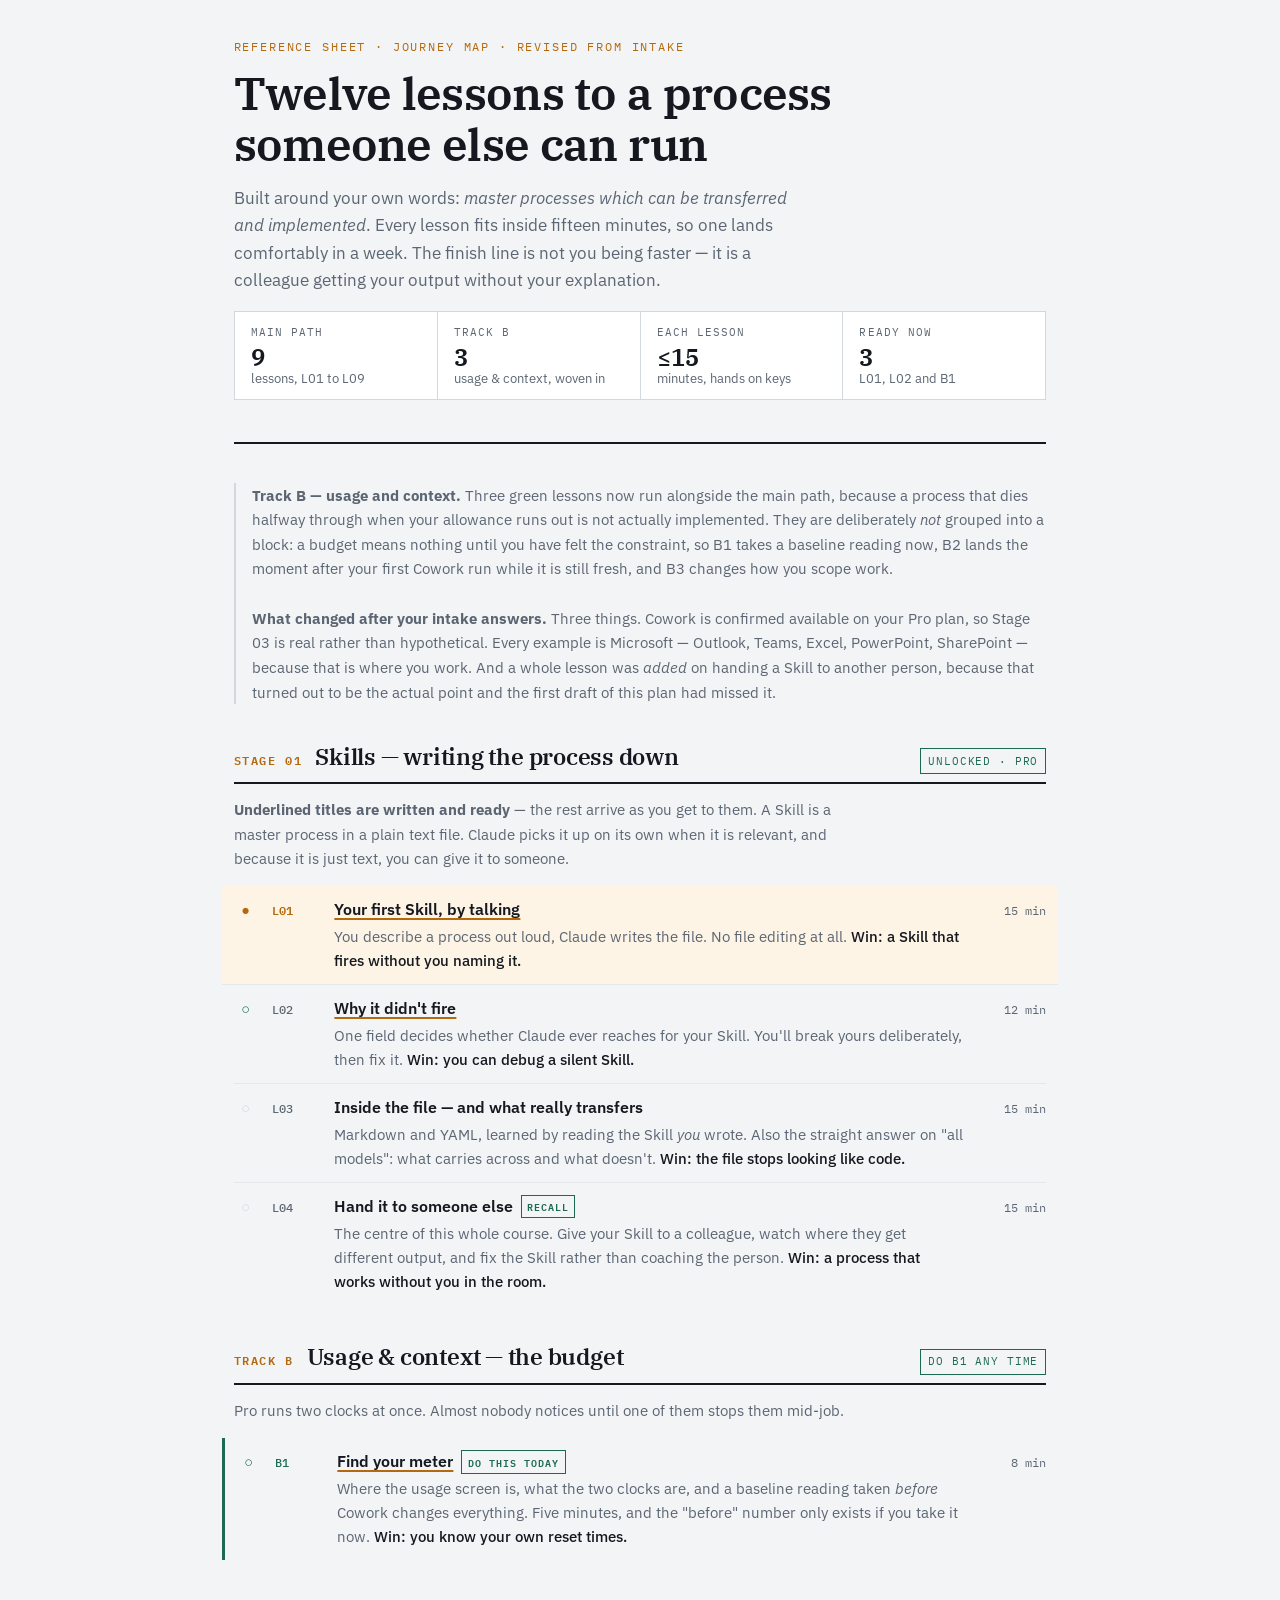
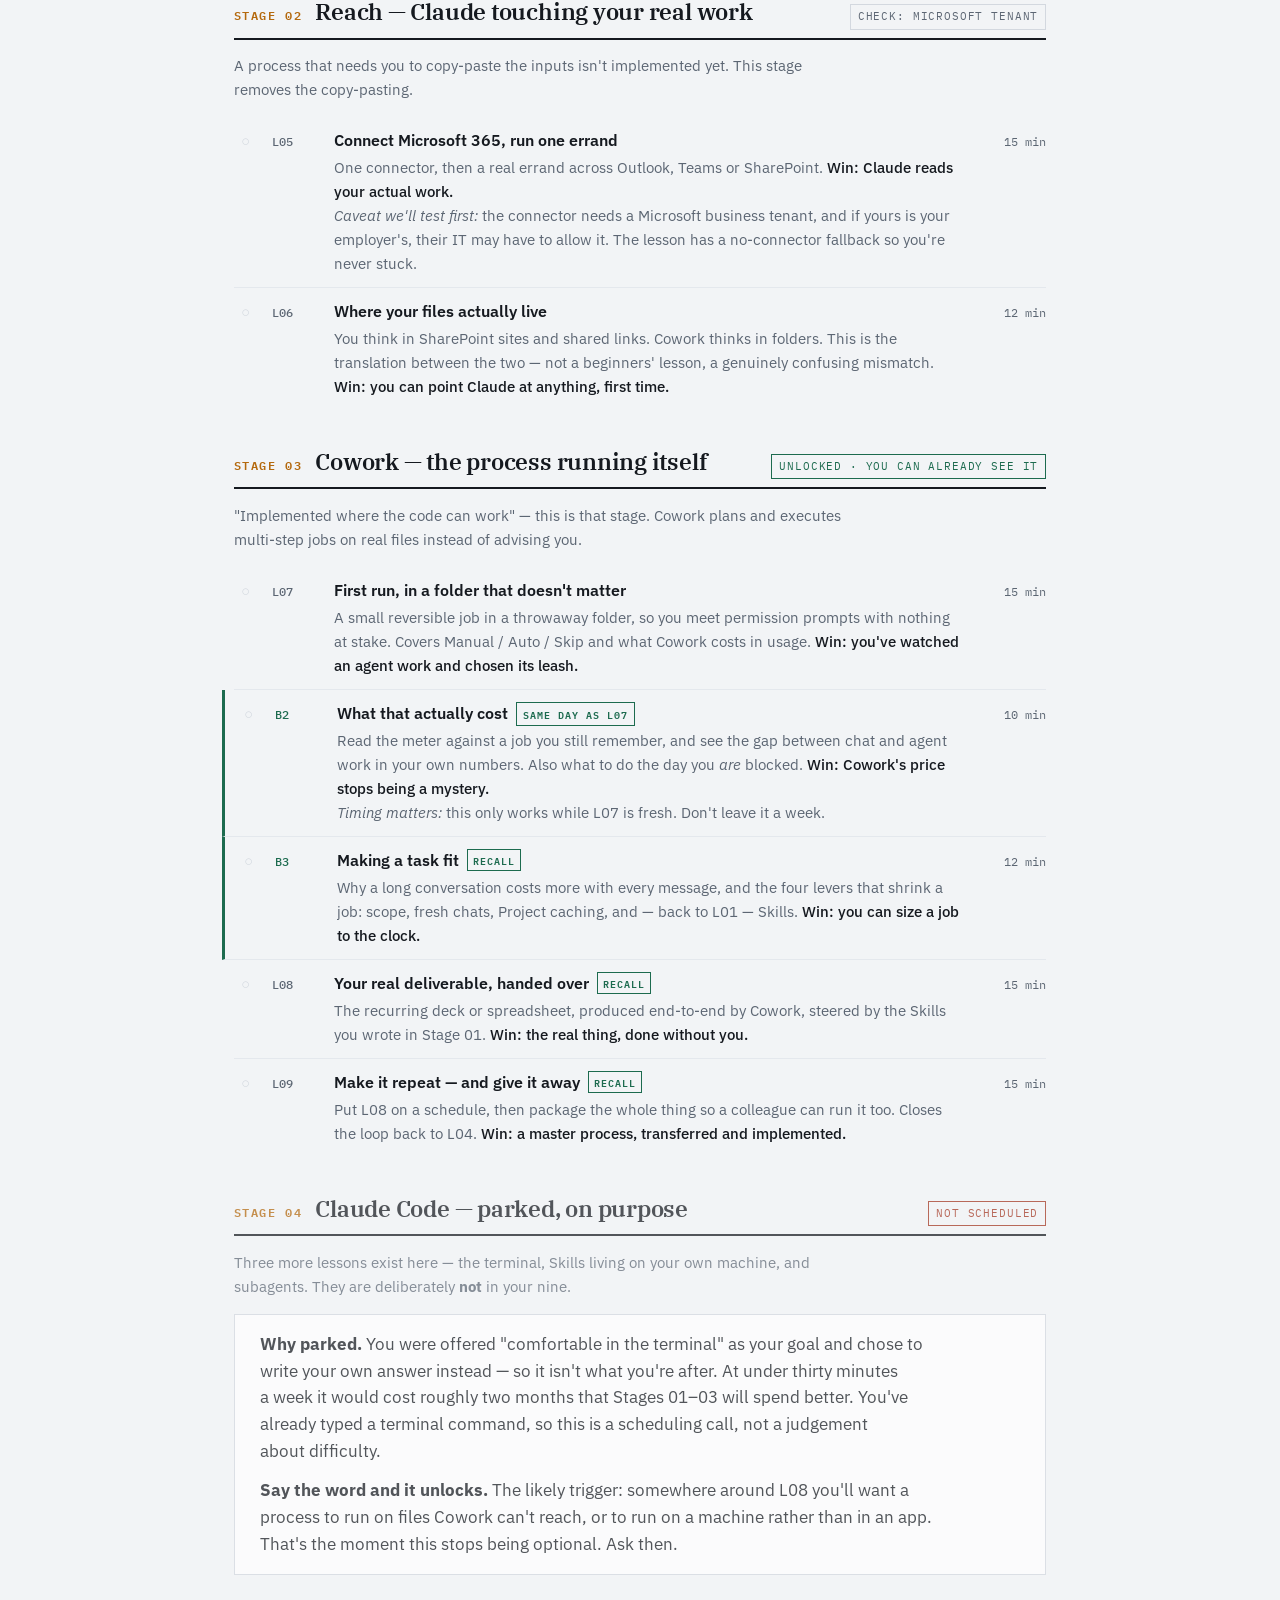
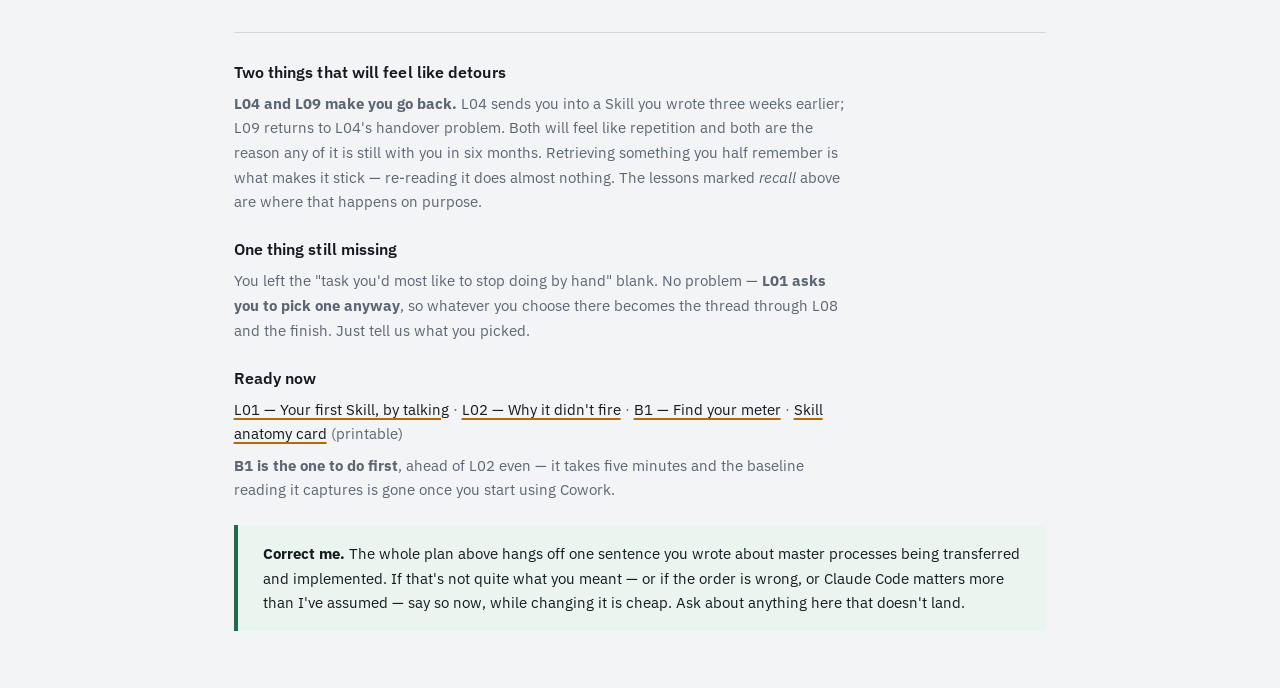
==== reference/journey-map.html @ d5846413 "Add course scaffolding: mission, lessons L01-L03, and learning records Sets up the "Master processes" ====
<!doctype html>
<html lang="en">
<head>
<meta charset="utf-8">
<meta name="viewport" content="width=device-width, initial-scale=1">
<title>Journey Map — Master Processes with Claude</title>
<link rel="stylesheet" href="https://fonts.googleapis.com/css2?family=IBM+Plex+Sans:wght@400;500;600&family=IBM+Plex+Serif:wght@500;600&family=IBM+Plex+Mono:wght@400;500;600&display=swap">
<link rel="stylesheet" href="../assets/course.css">
<style>
  .stage { margin-top: var(--s5); }
  .stage.parked { opacity: .72; }
  .stage-head { display:flex; gap:.8rem; align-items:baseline; border-bottom:2px solid var(--ink); padding-bottom:.5rem; margin-bottom:.9rem; flex-wrap:wrap; }
  .stage-head .n { font-family:var(--mono); font-size:.72rem; font-weight:600; letter-spacing:.14em; color:var(--signal); flex:none; }
  .stage-head h2 { margin:0; flex:1; min-width:8rem; }
  .gate { font-family:var(--mono); font-size:.66rem; letter-spacing:.08em; text-transform:uppercase; color:var(--verified); border:1px solid var(--verified); padding:.2rem .45rem; flex:none; }
  .gate.blocked { color:var(--alarm); border-color:var(--alarm); }
  .gate.off { color:var(--muted); border-color:var(--rule); }

  .lesson { display:grid; grid-template-columns:1.5rem 3rem minmax(0,1fr) 4.2rem; gap:.9rem; padding:.7rem 0; border-bottom:1px solid var(--rule-soft); align-items:baseline; }
  .lesson:last-child { border-bottom:0; }
  .dot { font-family:var(--mono); font-size:.9rem; color:var(--rule); text-align:center; }
  .lesson[data-state="now"] .dot { color:var(--signal); }
  .lesson[data-state="ready"] .dot { color:var(--verified); }
  .lid { font-family:var(--mono); font-size:.74rem; color:var(--muted); font-weight:500; }
  .lesson[data-state="now"] .lid { color:var(--signal); font-weight:600; }
  .ltitle { font-weight:600; font-size:.99rem; }
  .lwin { color:var(--muted); font-size:.92rem; margin-top:.15rem; }
  .lwin b { color:var(--ink); font-weight:500; }
  .mins { font-family:var(--mono); font-size:.72rem; color:var(--muted); text-align:right; font-variant-numeric:tabular-nums; }
  .lesson[data-state="now"] { background:var(--signal-bg); margin-inline:-.7rem; padding-inline:.7rem; }
  .lesson[data-recall] .ltitle::after {
    content: "recall"; font-family:var(--mono); font-size:.6rem; letter-spacing:.1em;
    text-transform:uppercase; color:var(--verified); border:1px solid var(--verified);
    padding:.08rem .3rem; margin-left:.5rem; vertical-align:.1em; white-space:nowrap;
  }

  .budget { display:grid; grid-template-columns:repeat(auto-fit,minmax(9rem,1fr)); gap:1px; background:var(--rule); border:1px solid var(--rule); margin-top:var(--s3); }
  .budget div { background:var(--panel); padding:.8rem 1rem; }
  .budget dt { font-family:var(--mono); font-size:.66rem; letter-spacing:.1em; text-transform:uppercase; color:var(--muted); }
  .budget dd { margin:.25rem 0 0; font-family:var(--serif); font-size:1.5rem; font-weight:600; line-height:1; }
  .budget dd small { font-family:var(--sans); font-size:.8rem; font-weight:400; color:var(--muted); display:block; margin-top:.25rem; }
  .lesson[data-track="B"] .lid { color:var(--verified); }
  .lesson[data-track="B"] { border-left:3px solid var(--verified); padding-left:.7rem; margin-left:-.7rem; }
  .when { font-family:var(--mono); font-size:.64rem; letter-spacing:.1em; text-transform:uppercase; color:var(--verified); border:1px solid var(--verified); padding:.1rem .35rem; margin-left:.5rem; white-space:nowrap; }
  @media (max-width:34rem){ .lesson { grid-template-columns:1.3rem 2.6rem minmax(0,1fr); } .mins { display:none; } }
</style>
</head>
<body>
<div class="sheet">

  <div class="masthead">
    <p class="eyebrow">Reference sheet · Journey map · Revised from intake</p>
    <h1>Twelve lessons to a process someone else can run</h1>
    <p class="standfirst">Built around your own words: <em>master processes which can be transferred and implemented</em>. Every lesson fits inside fifteen minutes, so one lands comfortably in a week. The finish line is not you being faster — it is a colleague getting your output without your explanation.</p>
    <dl class="budget">
      <div><dt>Main path</dt><dd>9<small>lessons, L01 to L09</small></dd></div>
      <div><dt>Track B</dt><dd>3<small>usage &amp; context, woven in</small></dd></div>
      <div><dt>Each lesson</dt><dd>≤15<small>minutes, hands on keys</small></dd></div>
      <div><dt>Ready now</dt><dd>3<small>L01, L02 and B1</small></dd></div>
    </dl>
  </div>

  <div class="aside">
    <strong>Track B — usage and context.</strong> Three green lessons now run alongside the main
    path, because a process that dies halfway through when your allowance runs out is not
    actually implemented. They are deliberately <em>not</em> grouped into a block: a budget means
    nothing until you have felt the constraint, so B1 takes a baseline reading now, B2 lands the
    moment after your first Cowork run while it is still fresh, and B3 changes how you scope work.
    <br><br>
    <strong>What changed after your intake answers.</strong> Three things. Cowork is confirmed available
    on your Pro plan, so Stage 03 is real rather than hypothetical. Every example is Microsoft —
    Outlook, Teams, Excel, PowerPoint, SharePoint — because that is where you work. And a whole
    lesson was <em>added</em> on handing a Skill to another person, because that turned out to be
    the actual point and the first draft of this plan had missed it.
  </div>

  <!-- STAGE 1 -->
  <section class="stage">
    <div class="stage-head">
      <span class="n">STAGE 01</span>
      <h2>Skills — writing the process down</h2>
      <span class="gate">Unlocked · Pro</span>
    </div>
    <p class="hint" style="margin:0 0 .9rem"><strong>Underlined titles are written and ready</strong> — the rest arrive as you get to them. A Skill is a master process in a plain text file. Claude picks it up on its own when it is relevant, and because it is just text, you can give it to someone.</p>

    <div class="lesson" data-state="now">
      <span class="dot">●</span><span class="lid">L01</span>
      <div>
        <div class="ltitle"><a href="../lessons/0001-your-first-skill.html">Your first Skill, by talking</a></div>
        <div class="lwin">You describe a process out loud, Claude writes the file. No file editing at all. <b>Win: a Skill that fires without you naming it.</b></div>
      </div>
      <span class="mins">15 min</span>
    </div>

    <div class="lesson" data-state="ready">
      <span class="dot">○</span><span class="lid">L02</span>
      <div>
        <div class="ltitle"><a href="../lessons/0002-why-it-didnt-fire.html">Why it didn't fire</a></div>
        <div class="lwin">One field decides whether Claude ever reaches for your Skill. You'll break yours deliberately, then fix it. <b>Win: you can debug a silent Skill.</b></div>
      </div>
      <span class="mins">12 min</span>
    </div>

    <div class="lesson" data-state="todo">
      <span class="dot">○</span><span class="lid">L03</span>
      <div>
        <div class="ltitle">Inside the file — and what really transfers</div>
        <div class="lwin">Markdown and YAML, learned by reading the Skill <em>you</em> wrote. Also the straight answer on "all models": what carries across and what doesn't. <b>Win: the file stops looking like code.</b></div>
      </div>
      <span class="mins">15 min</span>
    </div>

    <div class="lesson" data-state="todo" data-recall>
      <span class="dot">○</span><span class="lid">L04</span>
      <div>
        <div class="ltitle">Hand it to someone else</div>
        <div class="lwin">The centre of this whole course. Give your Skill to a colleague, watch where they get different output, and fix the Skill rather than coaching the person. <b>Win: a process that works without you in the room.</b></div>
      </div>
      <span class="mins">15 min</span>
    </div>
  </section>

  <!-- TRACK B — first instalment -->
  <section class="stage">
    <div class="stage-head">
      <span class="n">TRACK B</span>
      <h2>Usage &amp; context — the budget</h2>
      <span class="gate">Do B1 any time</span>
    </div>
    <p class="hint" style="margin:0 0 .9rem">Pro runs two clocks at once. Almost nobody notices until one of them stops them mid-job.</p>

    <div class="lesson" data-state="ready" data-track="B">
      <span class="dot">○</span><span class="lid">B1</span>
      <div>
        <div class="ltitle"><a href="../lessons/0003-find-your-meter.html">Find your meter</a><span class="when">do this today</span></div>
        <div class="lwin">Where the usage screen is, what the two clocks are, and a baseline reading taken <em>before</em> Cowork changes everything. Five minutes, and the "before" number only exists if you take it now. <b>Win: you know your own reset times.</b></div>
      </div>
      <span class="mins">8 min</span>
    </div>
  </section>

  <!-- STAGE 2 -->
  <section class="stage">
    <div class="stage-head">
      <span class="n">STAGE 02</span>
      <h2>Reach — Claude touching your real work</h2>
      <span class="gate off">Check: Microsoft tenant</span>
    </div>
    <p class="hint" style="margin:0 0 .9rem">A process that needs you to copy-paste the inputs isn't implemented yet. This stage removes the copy-pasting.</p>

    <div class="lesson" data-state="todo">
      <span class="dot">○</span><span class="lid">L05</span>
      <div>
        <div class="ltitle">Connect Microsoft 365, run one errand</div>
        <div class="lwin">One connector, then a real errand across Outlook, Teams or SharePoint. <b>Win: Claude reads your actual work.</b>
        <br><em>Caveat we'll test first:</em> the connector needs a Microsoft business tenant, and if yours is your employer's, their IT may have to allow it. The lesson has a no-connector fallback so you're never stuck.</div>
      </div>
      <span class="mins">15 min</span>
    </div>

    <div class="lesson" data-state="todo">
      <span class="dot">○</span><span class="lid">L06</span>
      <div>
        <div class="ltitle">Where your files actually live</div>
        <div class="lwin">You think in SharePoint sites and shared links. Cowork thinks in folders. This is the translation between the two — not a beginners' lesson, a genuinely confusing mismatch. <b>Win: you can point Claude at anything, first time.</b></div>
      </div>
      <span class="mins">12 min</span>
    </div>
  </section>

  <!-- STAGE 3 -->
  <section class="stage">
    <div class="stage-head">
      <span class="n">STAGE 03</span>
      <h2>Cowork — the process running itself</h2>
      <span class="gate">Unlocked · you can already see it</span>
    </div>
    <p class="hint" style="margin:0 0 .9rem">"Implemented where the code can work" — this is that stage. Cowork plans and executes multi-step jobs on real files instead of advising you.</p>

    <div class="lesson" data-state="todo">
      <span class="dot">○</span><span class="lid">L07</span>
      <div>
        <div class="ltitle">First run, in a folder that doesn't matter</div>
        <div class="lwin">A small reversible job in a throwaway folder, so you meet permission prompts with nothing at stake. Covers Manual / Auto / Skip and what Cowork costs in usage. <b>Win: you've watched an agent work and chosen its leash.</b></div>
      </div>
      <span class="mins">15 min</span>
    </div>

    <div class="lesson" data-state="todo" data-track="B">
      <span class="dot">○</span><span class="lid">B2</span>
      <div>
        <div class="ltitle">What that actually cost<span class="when">same day as L07</span></div>
        <div class="lwin">Read the meter against a job you still remember, and see the gap between chat and agent work in your own numbers. Also what to do the day you <em>are</em> blocked. <b>Win: Cowork's price stops being a mystery.</b>
        <br><em>Timing matters:</em> this only works while L07 is fresh. Don't leave it a week.</div>
      </div>
      <span class="mins">10 min</span>
    </div>

    <div class="lesson" data-state="todo" data-track="B" data-recall>
      <span class="dot">○</span><span class="lid">B3</span>
      <div>
        <div class="ltitle">Making a task fit</div>
        <div class="lwin">Why a long conversation costs more with every message, and the four levers that shrink a job: scope, fresh chats, Project caching, and — back to L01 — Skills. <b>Win: you can size a job to the clock.</b></div>
      </div>
      <span class="mins">12 min</span>
    </div>

    <div class="lesson" data-state="todo" data-recall>
      <span class="dot">○</span><span class="lid">L08</span>
      <div>
        <div class="ltitle">Your real deliverable, handed over</div>
        <div class="lwin">The recurring deck or spreadsheet, produced end-to-end by Cowork, steered by the Skills you wrote in Stage 01. <b>Win: the real thing, done without you.</b></div>
      </div>
      <span class="mins">15 min</span>
    </div>

    <div class="lesson" data-state="todo" data-recall>
      <span class="dot">○</span><span class="lid">L09</span>
      <div>
        <div class="ltitle">Make it repeat — and give it away</div>
        <div class="lwin">Put L08 on a schedule, then package the whole thing so a colleague can run it too. Closes the loop back to L04. <b>Win: a master process, transferred and implemented.</b></div>
      </div>
      <span class="mins">15 min</span>
    </div>
  </section>

  <!-- STAGE 4 — PARKED -->
  <section class="stage parked">
    <div class="stage-head">
      <span class="n">STAGE 04</span>
      <h2>Claude Code — parked, on purpose</h2>
      <span class="gate blocked">Not scheduled</span>
    </div>
    <p class="hint" style="margin:0 0 .9rem">Three more lessons exist here — the terminal, Skills living on your own machine, and subagents. They are deliberately <strong>not</strong> in your nine.</p>
    <div class="panel">
      <p><strong>Why parked.</strong> You were offered "comfortable in the terminal" as your goal and chose to write your own answer instead — so it isn't what you're after. At under thirty minutes a week it would cost roughly two months that Stages 01–03 will spend better. You've already typed a terminal command, so this is a scheduling call, not a judgement about difficulty.</p>
      <p style="margin-top:.8rem"><strong>Say the word and it unlocks.</strong> The likely trigger: somewhere around L08 you'll want a process to run on files Cowork can't reach, or to run on a machine rather than in an app. That's the moment this stops being optional. Ask then.</p>
    </div>
  </section>

  <div class="foot">
    <h3>Two things that will feel like detours</h3>
    <p><strong>L04 and L09 make you go back.</strong> L04 sends you into a Skill you wrote three
    weeks earlier; L09 returns to L04's handover problem. Both will feel like repetition and both
    are the reason any of it is still with you in six months. Retrieving something you half
    remember is what makes it stick — re-reading it does almost nothing. The lessons marked
    <em>recall</em> above are where that happens on purpose.</p>

    <h3 style="margin-top:1.4rem">One thing still missing</h3>
    <p>You left the "task you'd most like to stop doing by hand" blank. No problem —
    <strong>L01 asks you to pick one anyway</strong>, so whatever you choose there becomes the
    thread through L08 and the finish. Just tell us what you picked.</p>

    <h3 style="margin-top:1.4rem">Ready now</h3>
    <p><a href="../lessons/0001-your-first-skill.html">L01 — Your first Skill, by talking</a> ·
       <a href="../lessons/0002-why-it-didnt-fire.html">L02 — Why it didn't fire</a> ·
       <a href="../lessons/0003-find-your-meter.html">B1 — Find your meter</a> ·
       <a href="skill-anatomy.html">Skill anatomy card</a> (printable)</p>
    <p class="hint" style="margin-top:.5rem"><strong>B1 is the one to do first</strong>, ahead of L02 even — it takes five minutes and the baseline reading it captures is gone once you start using Cowork.</p>

    <div class="ask" style="margin-top:1.4rem">
      <strong>Correct me.</strong> The whole plan above hangs off one sentence you wrote about master
      processes being transferred and implemented. If that's not quite what you meant — or if the
      order is wrong, or Claude Code matters more than I've assumed — say so now, while changing it
      is cheap. Ask about anything here that doesn't land.
    </div>
  </div>

</div>
</body>
</html>
---- assets/course.css ----
/* ============================================================
   course.css — shared stylesheet for all lessons and reference
   sheets in this workspace.

   Identity: a technical workbench sheet. Ink on cool paper, one
   ochre signal for "you are here / do this", one green for
   "verified". IBM Plex superfamily — an industrial type family
   for an industrial subject; Mono is load-bearing here because
   file paths and YAML are the actual material.

   Link from any lesson with:
     <link rel="stylesheet" href="../assets/course.css">
   ============================================================ */

/* ---------- tokens: light is the base, complete ---------- */
:root {
  --ink:        #15191f;
  --paper:      #f2f4f6;
  --panel:      #ffffff;
  --panel-sunk: #e9ecf0;
  --rule:       #d3d8df;
  --rule-soft:  #e4e8ed;
  --muted:      #5c6673;
  --signal:     #b4690e;
  --signal-bg:  #fdf4e6;
  --verified:   #1d6b4f;
  --verified-bg:#ebf5f0;
  --alarm:      #a3341f;

  --serif: "IBM Plex Serif", Georgia, "Times New Roman", serif;
  --sans:  "IBM Plex Sans", -apple-system, BlinkMacSystemFont, "Segoe UI", sans-serif;
  --mono:  "IBM Plex Mono", ui-monospace, SFMono-Regular, Menlo, Consolas, monospace;

  --measure: 68ch;
  --gutter:  7.5rem;

  --s1: .35rem;  --s2: .6rem;   --s3: 1rem;
  --s4: 1.6rem;  --s5: 2.4rem;  --s6: 3.6rem;
}

/* ---------- tokens: dark, for system-dark and explicit dark ---------- */
@media (prefers-color-scheme: dark) {
  :root:not([data-theme="light"]) {
    --ink:        #e6e9ed;
    --paper:      #12161b;
    --panel:      #1a1f26;
    --panel-sunk: #0d1116;
    --rule:       #2c333c;
    --rule-soft:  #222831;
    --muted:      #9aa5b1;
    --signal:     #e8a33d;
    --signal-bg:  #251c0c;
    --verified:   #4ebe92;
    --verified-bg:#0f2018;
    --alarm:      #e8836b;
  }
}
:root[data-theme="dark"] {
  --ink:        #e6e9ed;
  --paper:      #12161b;
  --panel:      #1a1f26;
  --panel-sunk: #0d1116;
  --rule:       #2c333c;
  --rule-soft:  #222831;
  --muted:      #9aa5b1;
  --signal:     #e8a33d;
  --signal-bg:  #251c0c;
  --verified:   #4ebe92;
  --verified-bg:#0f2018;
  --alarm:      #e8836b;
}

/* ---------- reset-ish ---------- */
*, *::before, *::after { box-sizing: border-box; }

body {
  margin: 0;
  background: var(--paper);
  color: var(--ink);
  font-family: var(--sans);
  font-size: 16.5px;
  line-height: 1.62;
  -webkit-font-smoothing: antialiased;
}

img, svg { max-width: 100%; }

/* ---------- page frame: content column + mono gutter ---------- */
.sheet {
  max-width: calc(var(--measure) + var(--gutter) + 4rem);
  margin: 0 auto;
  padding: var(--s5) var(--s4) var(--s6);
}

.row {
  display: grid;
  grid-template-columns: var(--gutter) minmax(0, 1fr);
  gap: 0 var(--s4);
  align-items: start;
}
.row + .row { margin-top: var(--s5); }

/* the gutter marker encodes the stage — a real sequence, not decoration */
.mark {
  font-family: var(--mono);
  font-size: .7rem;
  letter-spacing: .1em;
  text-transform: uppercase;
  color: var(--muted);
  padding-top: .5rem;
  text-align: right;
  border-right: 1px solid var(--rule-soft);
  padding-right: var(--s3);
  align-self: stretch;
}
.mark b { display: block; color: var(--signal); font-weight: 600; }

.body > * + * { margin-top: var(--s3); }

/* ---------- masthead ---------- */
.masthead { margin-bottom: var(--s5); padding-bottom: var(--s4); border-bottom: 2px solid var(--ink); }
.eyebrow {
  font-family: var(--mono);
  font-size: .72rem;
  letter-spacing: .16em;
  text-transform: uppercase;
  color: var(--signal);
  margin: 0 0 var(--s2);
}
.masthead h1 {
  font-family: var(--serif);
  font-weight: 600;
  font-size: clamp(1.9rem, 4.2vw, 2.9rem);
  line-height: 1.1;
  letter-spacing: -.015em;
  text-wrap: balance;
  margin: 0;
}
.standfirst {
  font-size: 1.06rem;
  color: var(--muted);
  max-width: 58ch;
  margin: var(--s3) 0 0;
  text-wrap: pretty;
}

/* ---------- chips: at-a-glance lesson facts ---------- */
.chips { display: flex; flex-wrap: wrap; gap: .5rem; margin-top: var(--s3); }
.chip {
  font-family: var(--mono);
  font-size: .7rem;
  letter-spacing: .08em;
  text-transform: uppercase;
  color: var(--muted);
  border: 1px solid var(--rule);
  padding: .28rem .55rem;
}

/* ---------- hint: secondary guidance under a heading or step ---------- */
.hint { color: var(--muted); font-size: .94rem; max-width: var(--measure); }

/* ---------- headings ---------- */
h2 {
  font-family: var(--serif);
  font-weight: 600;
  font-size: 1.42rem;
  line-height: 1.22;
  letter-spacing: -.01em;
  text-wrap: balance;
  margin: 0 0 var(--s2);
}
h3 {
  font-family: var(--sans);
  font-weight: 600;
  font-size: 1.02rem;
  letter-spacing: .005em;
  margin: 0 0 var(--s1);
}
p { margin: 0; max-width: var(--measure); text-wrap: pretty; }

a { color: var(--ink); text-decoration-color: var(--signal); text-decoration-thickness: 2px; text-underline-offset: .18em; }
a:hover { color: var(--signal); }
:focus-visible { outline: 2px solid var(--signal); outline-offset: 2px; border-radius: 2px; }

/* ---------- inline material ---------- */
code, kbd, .path {
  font-family: var(--mono);
  font-size: .87em;
  background: var(--panel-sunk);
  border: 1px solid var(--rule-soft);
  border-radius: 3px;
  padding: .1em .34em;
}
kbd { box-shadow: 0 1px 0 var(--rule); }

/* ---------- panels: spent by role, not stamped on everything ---------- */
.panel { background: var(--panel); border: 1px solid var(--rule); padding: var(--s3) var(--s4); }

/* the one thing on the page that needs lifting: what to actually do */
.do {
  background: var(--panel);
  border: 1px solid var(--rule);
  border-left: 4px solid var(--signal);
  padding: var(--s3) var(--s4);
}
.do > h3 { color: var(--signal); font-family: var(--mono); font-size: .74rem; letter-spacing: .14em; text-transform: uppercase; }

.aside { border-left: 2px solid var(--rule); padding-left: var(--s3); color: var(--muted); font-size: .95rem; }

/* the on-ramp block: for coding concepts he has never met */
.onramp {
  background: var(--panel-sunk);
  border: 1px dashed var(--rule);
  padding: var(--s3) var(--s4);
  font-size: .96rem;
}
.onramp > h3::before { content: "New word · "; font-family: var(--mono); color: var(--signal); font-weight: 600; }

.warn { border-left: 4px solid var(--alarm); background: var(--panel); padding: var(--s3) var(--s4); }

/* ---------- code blocks ---------- */
pre {
  font-family: var(--mono);
  font-size: .84rem;
  line-height: 1.6;
  background: var(--panel-sunk);
  border: 1px solid var(--rule);
  padding: var(--s3);
  margin: 0;
  overflow-x: auto;
  tab-size: 2;
}
pre code { background: none; border: 0; padding: 0; font-size: inherit; }

/* ---------- steps: numbered only because order carries meaning ---------- */
/* Markers are positioned, NOT grid columns. A grid `li` makes every child —
   including bare text nodes — its own grid item, so an item mixing text and
   inline elements gets torn across cells. Absolute markers keep the content
   flowing as normal inline text however it is authored. */
ol.steps { list-style: none; counter-reset: st; margin: 0; padding: 0; display: grid; gap: var(--s3); }
ol.steps > li {
  counter-increment: st;
  position: relative;
  padding-left: 2.9rem;
  min-height: 1.9rem;
}
ol.steps > li::before {
  content: counter(st);
  position: absolute;
  left: 0; top: 0;
  font-family: var(--mono);
  font-size: .8rem;
  font-weight: 600;
  color: var(--signal);
  border: 1px solid var(--rule);
  border-radius: 50%;
  width: 1.9rem; height: 1.9rem;
  display: grid; place-items: center;
  background: var(--panel);
}
ol.steps > li > * + * { margin-top: var(--s2); }

ul.plain { list-style: none; margin: 0; padding: 0; display: grid; gap: var(--s2); }
ul.plain > li { position: relative; padding-left: 1.7rem; }
ul.plain > li::before {
  content: "—";
  position: absolute;
  left: 0; top: 0;
  font-family: var(--mono);
  color: var(--muted);
}

/* ---------- meter: usage-reading recorder (assets/meter.js) ---------- */
.meter { border: 1px solid var(--rule); background: var(--panel); padding: var(--s3) var(--s4); }
.meter-form { display: grid; grid-template-columns: repeat(auto-fit, minmax(11rem, 1fr)); gap: var(--s3); }
.meter-field { display: grid; gap: .3rem; }
.meter-field > span {
  font-family: var(--mono);
  font-size: .66rem;
  letter-spacing: .1em;
  text-transform: uppercase;
  color: var(--muted);
}
.meter-field > input {
  font: inherit;
  font-family: var(--mono);
  font-size: .9rem;
  background: var(--panel-sunk);
  color: var(--ink);
  border: 1px solid var(--rule);
  padding: .45rem .6rem;
  min-width: 0;
}
.meter-field > input:focus { outline: 2px solid var(--signal); outline-offset: 1px; }
.meter-bar { display: flex; flex-wrap: wrap; gap: .7rem; align-items: center; margin-top: var(--s3); }
.meter-save {
  font: inherit;
  font-family: var(--mono);
  font-size: .74rem;
  letter-spacing: .08em;
  text-transform: uppercase;
  font-weight: 600;
  background: var(--ink);
  color: var(--paper);
  border: 1px solid var(--ink);
  padding: .55rem 1rem;
  cursor: pointer;
}
.meter-save:hover { background: var(--verified); border-color: var(--verified); color: #fff; }
.meter-said { font-family: var(--mono); font-size: .72rem; color: var(--verified); font-weight: 600; }
.meter-said[hidden] { display: none !important; }
.meter-rows { margin-top: var(--s3); }
.meter-empty { font-family: var(--mono); font-size: .78rem; color: var(--muted); }
.meter-rows td { font-family: var(--mono); font-size: .82rem; font-variant-numeric: tabular-nums; }
.meter-rows td.meter-when { font-family: var(--sans); font-size: .88rem; color: var(--ink); }

/* ---------- self-check: retrieval practice, immediate feedback ---------- */
.check { display: grid; gap: var(--s4); }
.q { background: var(--panel); border: 1px solid var(--rule); padding: var(--s3) var(--s4); }
.q > p:first-child { font-weight: 600; margin-bottom: var(--s3); }
.opts { display: grid; gap: var(--s2); }
.opt {
  font: inherit;
  text-align: left;
  background: var(--panel-sunk);
  color: var(--ink);
  border: 1px solid var(--rule);
  padding: .6rem .8rem;
  cursor: pointer;
}
.opt:hover:not([disabled]) { border-color: var(--signal); }
.opt[disabled] { cursor: default; }
.opt.right { border-color: var(--verified); background: var(--verified-bg); color: var(--verified); font-weight: 600; }
.opt.wrong { border-color: var(--alarm); opacity: .65; text-decoration: line-through; }
.why {
  margin-top: var(--s3);
  font-size: .95rem;
  color: var(--muted);
  border-left: 2px solid var(--verified);
  padding-left: var(--s3);
}
.why[hidden] { display: none !important; }

/* ---------- footer / links out ---------- */
.foot { margin-top: var(--s6); padding-top: var(--s4); border-top: 1px solid var(--rule); font-size: .95rem; color: var(--muted); }
.foot h3 { color: var(--ink); }
.ask { border-left: 4px solid var(--verified); background: var(--verified-bg); color: var(--ink); padding: var(--s3) var(--s4); }

table { border-collapse: collapse; width: 100%; font-size: .94rem; }
th, td { text-align: left; padding: .5rem .7rem; border-bottom: 1px solid var(--rule-soft); vertical-align: top; }
th { font-family: var(--mono); font-size: .72rem; letter-spacing: .1em; text-transform: uppercase; color: var(--muted); font-weight: 600; }
.scroll { overflow-x: auto; }

/* ---------- narrow screens: gutter marker goes inline ---------- */
@media (max-width: 46rem) {
  .row { grid-template-columns: minmax(0, 1fr); gap: var(--s2); }
  .mark {
    text-align: left;
    border-right: 0;
    border-left: 3px solid var(--signal);
    padding: 0 0 0 var(--s2);
    display: flex; gap: .5rem;
  }
  .sheet { padding: var(--s4) var(--s3) var(--s5); }
}

@media (prefers-reduced-motion: reduce) {
  * { animation-duration: .01ms !important; transition-duration: .01ms !important; }
}

@media print {
  body { background: #fff; color: #000; font-size: 11pt; }
  .opt, .do { break-inside: avoid; }
  .why { display: block !important; }
  a::after { content: " (" attr(href) ")"; font-size: .8em; color: #555; word-break: break-all; }
}
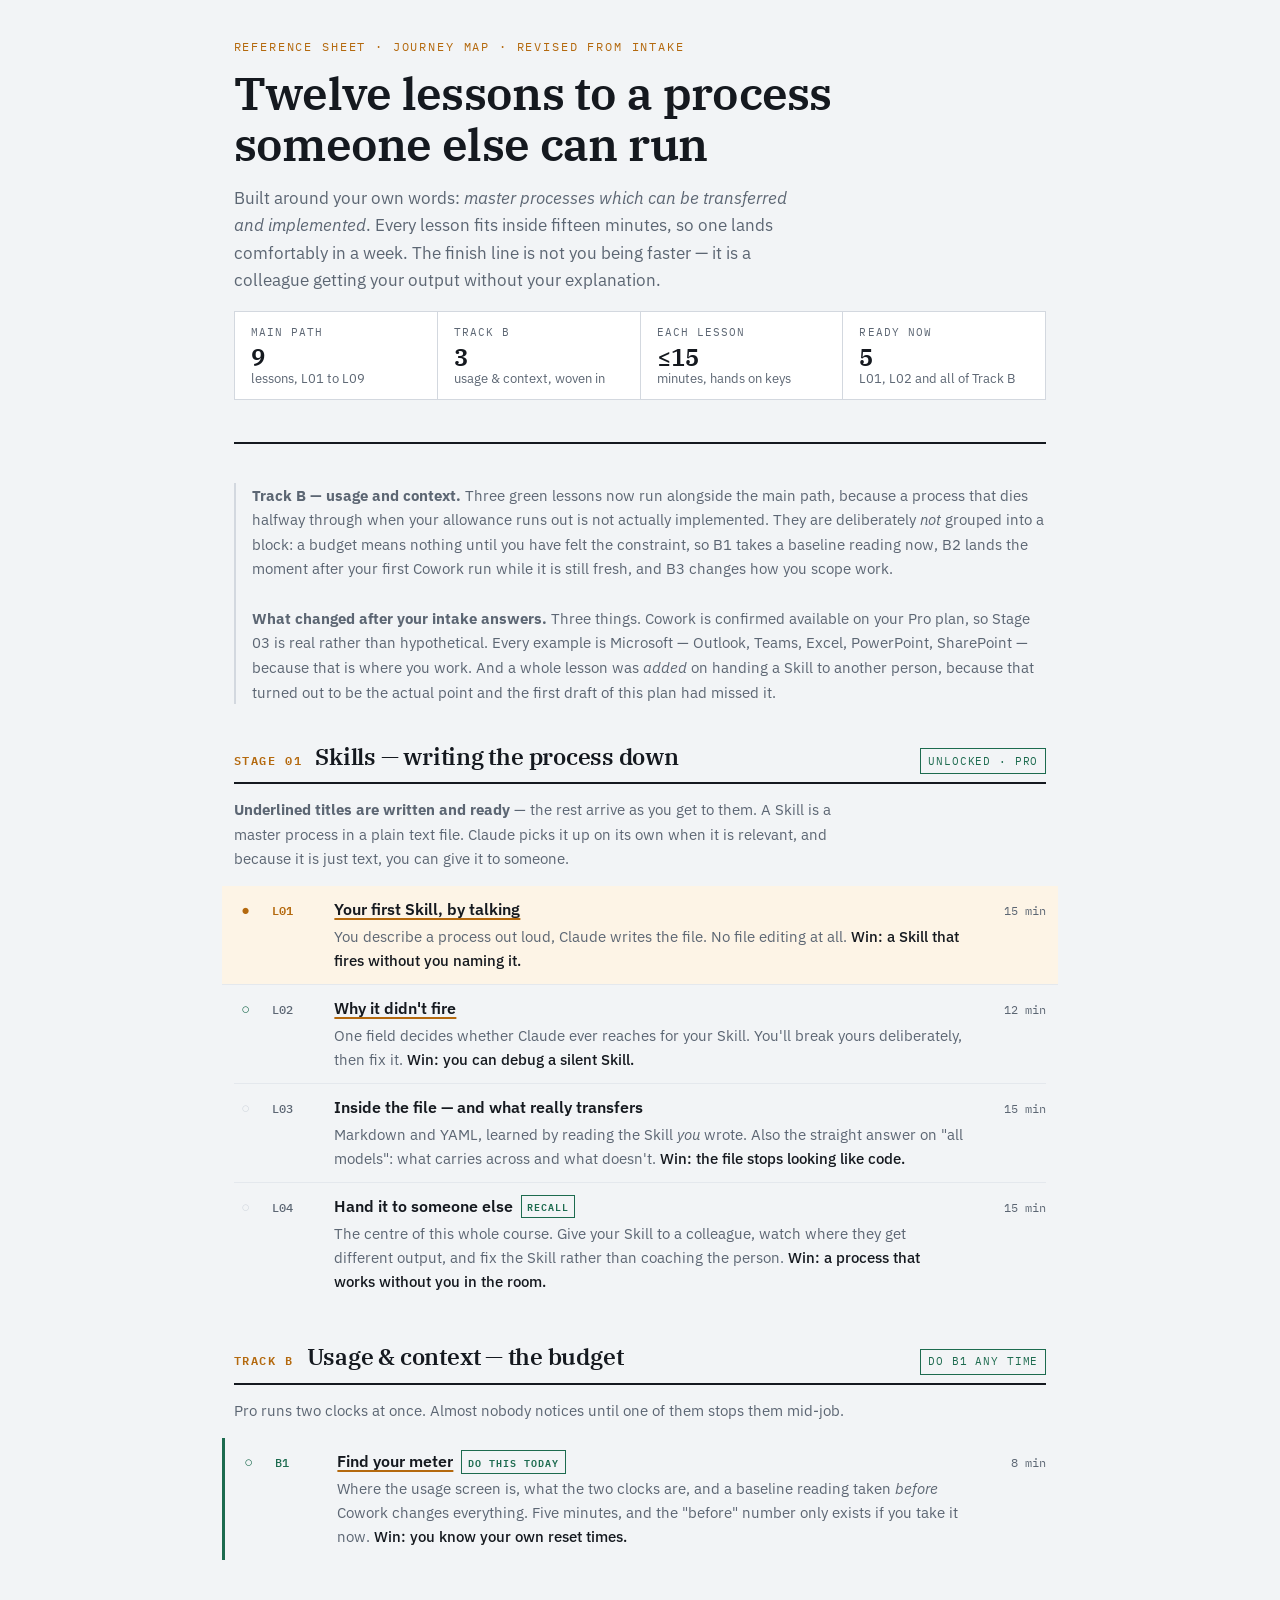
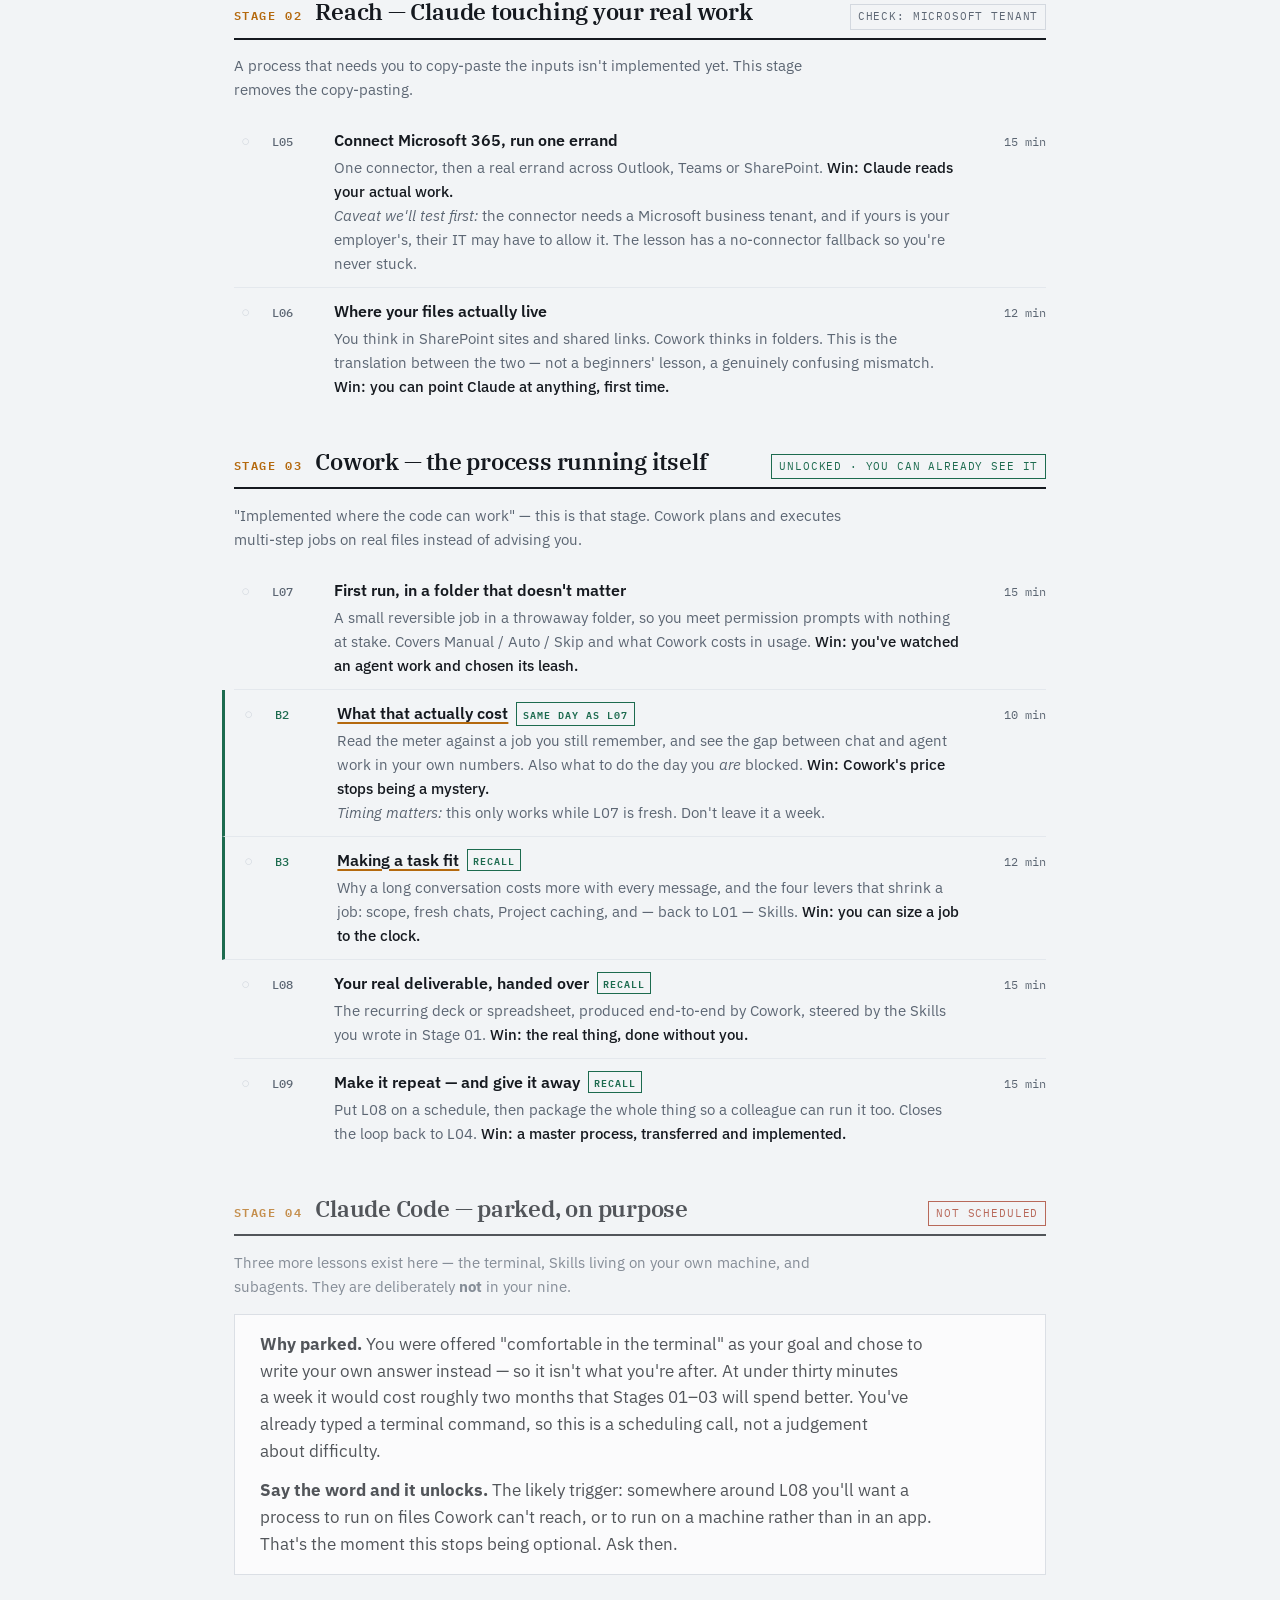
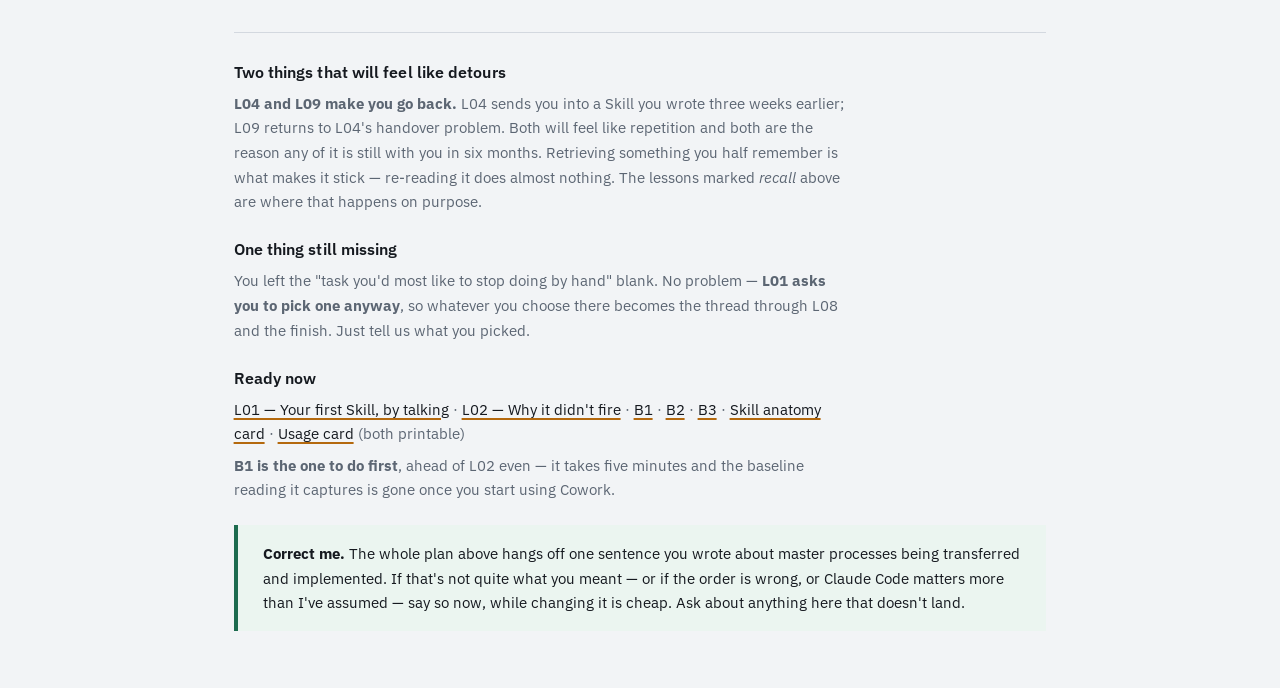
==== commit 6a03d2bd: "Add course website as entry point, plus Track B lessons B2–B3 Publish the course as a static site on" ====
--- a/reference/journey-map.html
+++ b/reference/journey-map.html
@@ -56,7 +56,7 @@
       <div><dt>Main path</dt><dd>9<small>lessons, L01 to L09</small></dd></div>
       <div><dt>Track B</dt><dd>3<small>usage &amp; context, woven in</small></dd></div>
       <div><dt>Each lesson</dt><dd>≤15<small>minutes, hands on keys</small></dd></div>
-      <div><dt>Ready now</dt><dd>3<small>L01, L02 and B1</small></dd></div>
+      <div><dt>Ready now</dt><dd>5<small>L01, L02 and all of Track B</small></dd></div>
     </dl>
   </div>
 
@@ -189,7 +189,7 @@
     <div class="lesson" data-state="todo" data-track="B">
       <span class="dot">○</span><span class="lid">B2</span>
       <div>
-        <div class="ltitle">What that actually cost<span class="when">same day as L07</span></div>
+        <div class="ltitle"><a href="../lessons/0004-what-that-cost.html">What that actually cost</a><span class="when">same day as L07</span></div>
         <div class="lwin">Read the meter against a job you still remember, and see the gap between chat and agent work in your own numbers. Also what to do the day you <em>are</em> blocked. <b>Win: Cowork's price stops being a mystery.</b>
         <br><em>Timing matters:</em> this only works while L07 is fresh. Don't leave it a week.</div>
       </div>
@@ -199,7 +199,7 @@
     <div class="lesson" data-state="todo" data-track="B" data-recall>
       <span class="dot">○</span><span class="lid">B3</span>
       <div>
-        <div class="ltitle">Making a task fit</div>
+        <div class="ltitle"><a href="../lessons/0005-making-a-task-fit.html">Making a task fit</a></div>
         <div class="lwin">Why a long conversation costs more with every message, and the four levers that shrink a job: scope, fresh chats, Project caching, and — back to L01 — Skills. <b>Win: you can size a job to the clock.</b></div>
       </div>
       <span class="mins">12 min</span>
@@ -254,8 +254,11 @@
     <h3 style="margin-top:1.4rem">Ready now</h3>
     <p><a href="../lessons/0001-your-first-skill.html">L01 — Your first Skill, by talking</a> ·
        <a href="../lessons/0002-why-it-didnt-fire.html">L02 — Why it didn't fire</a> ·
-       <a href="../lessons/0003-find-your-meter.html">B1 — Find your meter</a> ·
-       <a href="skill-anatomy.html">Skill anatomy card</a> (printable)</p>
+       <a href="../lessons/0003-find-your-meter.html">B1</a> ·
+       <a href="../lessons/0004-what-that-cost.html">B2</a> ·
+       <a href="../lessons/0005-making-a-task-fit.html">B3</a> ·
+       <a href="skill-anatomy.html">Skill anatomy card</a> ·
+       <a href="usage-card.html">Usage card</a> (both printable)</p>
     <p class="hint" style="margin-top:.5rem"><strong>B1 is the one to do first</strong>, ahead of L02 even — it takes five minutes and the baseline reading it captures is gone once you start using Cowork.</p>
 
     <div class="ask" style="margin-top:1.4rem">
--- a/assets/course.css
+++ b/assets/course.css
@@ -314,6 +314,19 @@
 .meter-rows td { font-family: var(--mono); font-size: .82rem; font-variant-numeric: tabular-nums; }
 .meter-rows td.meter-when { font-family: var(--sans); font-size: .88rem; color: var(--ink); }
 
+/* ---------- verdict: computed output from assets/budget.js ---------- */
+.verdict { margin-top: var(--s3); border-top: 1px solid var(--rule); padding-top: var(--s3); }
+.verdict[hidden] { display: none !important; }
+.verdict-line { font-size: .98rem; }
+.verdict-line + .verdict-line { margin-top: var(--s2); }
+.verdict-line b { font-variant-numeric: tabular-nums; }
+.verdict-key { border-left: 4px solid var(--signal); background: var(--signal-bg); padding: .7rem .9rem; }
+.verdict-note { font-size: .88rem; color: var(--muted); margin-top: var(--s2); }
+.verdict-nums { display: grid; grid-template-columns: repeat(auto-fit, minmax(9rem, 1fr)); gap: 1px; background: var(--rule); border: 1px solid var(--rule); margin: var(--s3) 0; }
+.verdict-nums > div { background: var(--panel); padding: .7rem .9rem; }
+.verdict-nums dt { font-family: var(--mono); font-size: .64rem; letter-spacing: .1em; text-transform: uppercase; color: var(--muted); }
+.verdict-nums dd { margin: .2rem 0 0; font-family: var(--serif); font-size: 1.7rem; font-weight: 600; line-height: 1; font-variant-numeric: tabular-nums; }
+
 /* ---------- self-check: retrieval practice, immediate feedback ---------- */
 .check { display: grid; gap: var(--s4); }
 .q { background: var(--panel); border: 1px solid var(--rule); padding: var(--s3) var(--s4); }
